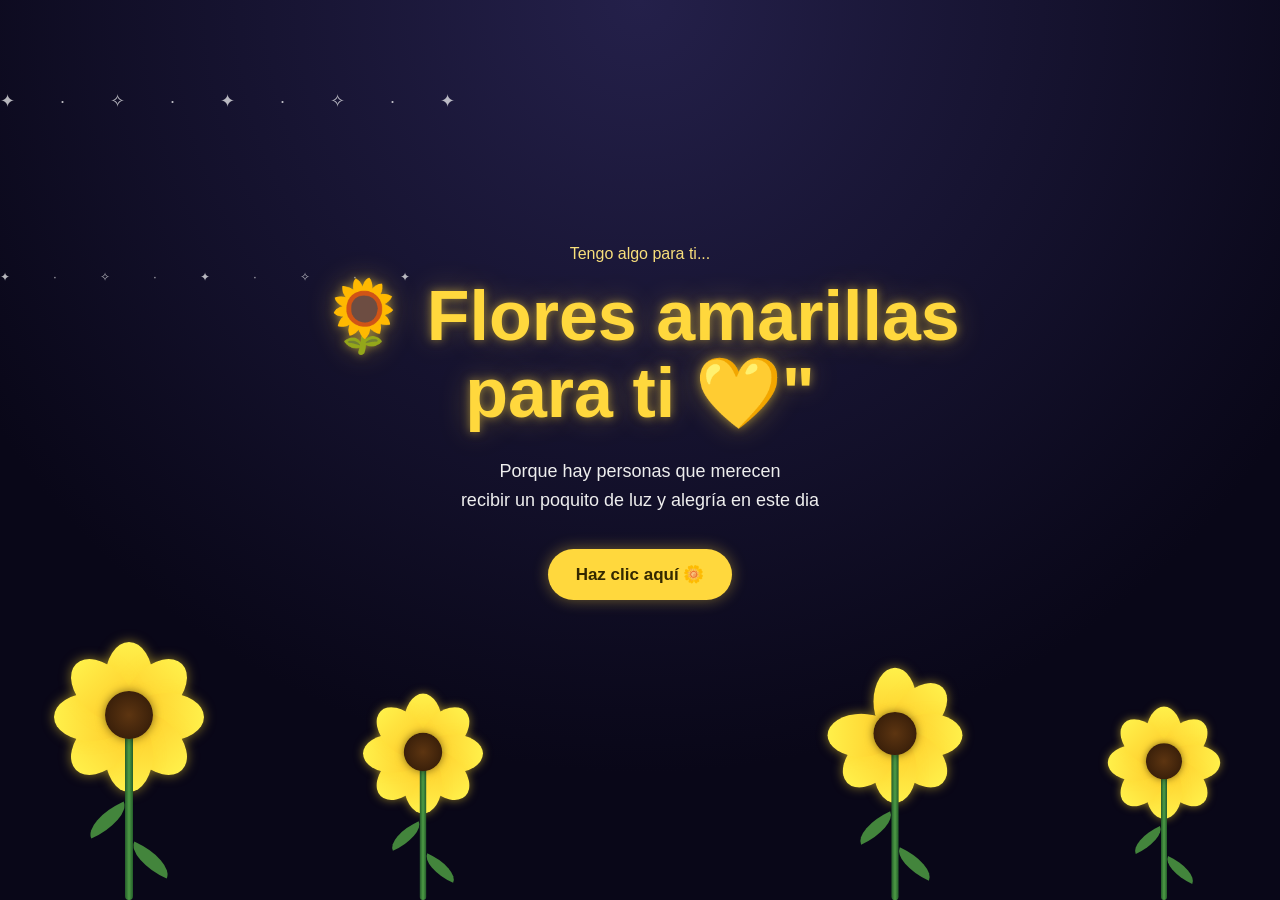
==== index.html @ b94f5823 "..." ====
<!DOCTYPE html>
<html lang="en">

<head>
    <meta charset="UTF-8">
    <meta name="viewport" content="width=device-width, initial-scale=1.0">
    <title>Para ti 🌻</title>
    <link rel="stylesheet" href="estilos.css">
</head>

<body>
    <!-- ESTRELLAS -->
    <div class="estrellas">
    </div>

    <div class="jardin">
        <div class="flor flor1">
            <div class="petalos">
                <span></span>
                <span></span>
                <span></span>
                <span></span>
                <span></span>
                <span></span>
                <span></span>
                <span></span>
            </div>
            <div class="centro">
            </div>
            <div class="tallo">
            </div>
        </div>

        <div class="flor flor2">
            <div class="petalos">
                <span></span>
                <span></span>
                <span></span>
                <span></span>
                <span></span> <span></span> <span></span> <span></span>
            </div>
            <div class="centro"></div>
            <div class="tallo"></div>
        </div>
        <div class="flor flor3">
            <div class="petalos"> <span>
                </span> <span>
                </span> <span>
                </span> <span>
                </span> <span>
                </span> <span>
                </span><span></span> </div>
            <div class="centro"></div>
            <div class="tallo"></div>
        </div>
        <div class="flor flor4">
            <div class="petalos">
                <span></span>
                <span></span>
                <span></span>
                <span></span>
                <span></span>
                <span></span>
                <span></span>
                <span></span>
            </div>
            <div class="centro"></div>
            <div class="tallo"></div>
        </div>
    </div>

    <!-- MENSAJE -->
    <main class="contenido">
        <p class="pequeno">Tengo algo para ti...</p>
        <h1> 🌻 Flores amarillas<br> para ti 💛"</h1>
        <p class="mensaje"> Porque hay personas que merecen
            <br> recibir un poquito de luz y alegría en este dia </p> <button
            id="boton"> Haz clic aquí 🌼 </button>
        <p id="sorpresa"></p>
    </main>
    <script src="script.js"></script>
</body>

</html>
---- estilos.css ----
* {
    margin: 0;
    padding: 0;
    box-sizing: border-box;
}

body {
    min-height: 100vh;
    overflow: hidden;

    background:
        radial-gradient(circle at top, #24204a, #090718 70%);

    color: white;

    font-family: Arial, sans-serif;

    position: relative;
}


/* =========================
   ESTRELLAS
========================= */

.estrellas::before,
.estrellas::after {
    content: "✦  ·  ✧   ·  ✦   ·   ✧  ·  ✦";

    position: absolute;

    width: 100%;
    top: 10%;

    color: rgba(255, 255, 255, 0.7);

    font-size: 18px;

    letter-spacing: 20px;

    animation: parpadear 3s infinite alternate;
}

.estrellas::after {
    top: 30%;
    font-size: 12px;
    animation-delay: 1s;
}

@keyframes parpadear {
    from {
        opacity: 0.25;
    }

    to {
        opacity: 1;
    }
}


/* =========================
   CONTENIDO
========================= */

.contenido {
    position: relative;
    z-index: 10;

    height: 100vh;

    display: flex;
    flex-direction: column;

    justify-content: center;
    align-items: center;

    text-align: center;

    padding: 20px;
}

.pequeno {
    font-size: 16px;

    color: #f8df7b;

    margin-bottom: 15px;

    opacity: 0;

    animation: aparecer 2s forwards;
}

h1 {
    font-size: clamp(38px, 8vw, 70px);

    line-height: 1.1;

    color: #ffd83d;

    text-shadow:
        0 0 10px rgba(255, 216, 61, 0.5),
        0 0 30px rgba(255, 216, 61, 0.3);

    opacity: 0;

    animation: aparecer 2s 1s forwards;
}

.mensaje {
    margin-top: 25px;

    font-size: 18px;

    line-height: 1.6;

    color: #eeeeee;

    opacity: 0;

    animation: aparecer 2s 2s forwards;
}


/* =========================
   BOTÓN
========================= */

button {
    margin-top: 35px;

    border: none;

    padding: 15px 28px;

    border-radius: 30px;

    background: #ffd83d;

    color: #332800;

    font-size: 17px;

    font-weight: bold;

    cursor: pointer;

    box-shadow:
        0 0 15px rgba(255, 216, 61, 0.4);

    transition: transform 0.3s, box-shadow 0.3s;

    opacity: 0;

    animation: aparecer 2s 3s forwards;
}

button:hover {
    transform: scale(1.08);

    box-shadow:
        0 0 30px rgba(255, 216, 61, 0.8);
}

#sorpresa {
    margin-top: 25px;

    font-size: 20px;

    color: #fff2a8;

    min-height: 30px;
}


/* =========================
   FLORES
========================= */

.jardin {
    position: absolute;

    bottom: 0;
    left: 0;

    width: 100%;
    height: 280px;

    z-index: 5;
}

.flor {
    position: absolute;

    bottom: 0;

    width: 130px;
    height: 250px;

    transform-origin: bottom center;

    animation: moverFlor 4s ease-in-out infinite alternate;
}

.flor1 {
    left: 5%;
}

.flor2 {
    left: 28%;

    transform: scale(0.8);

    animation-delay: 1s;
}

.flor3 {
    right: 25%;

    transform: scale(0.9);

    animation-delay: 0.5s;
}

.flor4 {
    right: 4%;

    transform: scale(0.75);

    animation-delay: 1.5s;
}


/* TALLO */

.tallo {
    position: absolute;

    width: 8px;
    height: 190px;

    background: linear-gradient(
        to right,
        #245c2a,
        #4d9c45,
        #245c2a
    );

    left: 61px;
    bottom: 0;

    border-radius: 10px;
}


/* HOJAS */

.tallo::before,
.tallo::after {
    content: "";

    position: absolute;

    width: 45px;
    height: 20px;

    background: #43853c;

    border-radius: 100% 0 100% 0;
}

.tallo::before {
    left: -40px;
    top: 100px;

    transform: rotate(-25deg);
}

.tallo::after {
    right: -40px;
    top: 140px;

    transform: rotate(25deg) scaleX(-1);
}


/* PÉTALOS */

.petalos {
    position: absolute;

    width: 130px;
    height: 130px;

    top: 0;
    left: 0;

    animation: crecer 2s ease-out forwards;
}

.petalos span {
    position: absolute;

    width: 48px;
    height: 75px;

    background: linear-gradient(
        to bottom,
        #fff04a,
        #ffc928
    );

    border-radius: 50%;

    left: 41px;
    top: 27px;

    transform-origin: 24px 40px;

    box-shadow:
        0 0 12px rgba(255, 221, 50, 0.5);
}

.petalos span:nth-child(1) {
    transform: rotate(0deg) translateY(-35px);
}

.petalos span:nth-child(2) {
    transform: rotate(45deg) translateY(-35px);
}

.petalos span:nth-child(3) {
    transform: rotate(90deg) translateY(-35px);
}

.petalos span:nth-child(4) {
    transform: rotate(135deg) translateY(-35px);
}

.petalos span:nth-child(5) {
    transform: rotate(180deg) translateY(-35px);
}

.petalos span:nth-child(6) {
    transform: rotate(225deg) translateY(-35px);
}

.petalos span:nth-child(7) {
    transform: rotate(270deg) translateY(-35px);
}

.petalos span:nth-child(8) {
    transform: rotate(315deg) translateY(-35px);
}


/* CENTRO */

.centro {
    position: absolute;

    width: 48px;
    height: 48px;

    background: radial-gradient(
        circle,
        #5d3511,
        #2c1707
    );

    border-radius: 50%;

    top: 41px;
    left: 41px;

    z-index: 2;

    box-shadow:
        0 0 10px rgba(0, 0, 0, 0.5);
}


/* =========================
   ANIMACIONES
========================= */

@keyframes crecer {
    from {
        transform: scale(0);
    }

    to {
        transform: scale(1);
    }
}

@keyframes moverFlor {
    from {
        rotate: -2deg;
    }

    to {
        rotate: 2deg;
    }
}

@keyframes aparecer {
    from {
        opacity: 0;

        transform: translateY(20px);
    }

    to {
        opacity: 1;

        transform: translateY(0);
    }
}


/* =========================
   CELULAR
========================= */

@media (max-width: 600px) {

    .jardin {
        height: 210px;
    }

    .flor {
        transform: scale(0.55);
    }

    .flor2 {
        display: none;
    }

    .flor3 {
        display: none;
    }

    .flor1 {
        left: -10px;
    }

    .flor4 {
        right: -10px;
    }

    .mensaje {
        font-size: 16px;
    }

    button {
        font-size: 16px;
    }
}
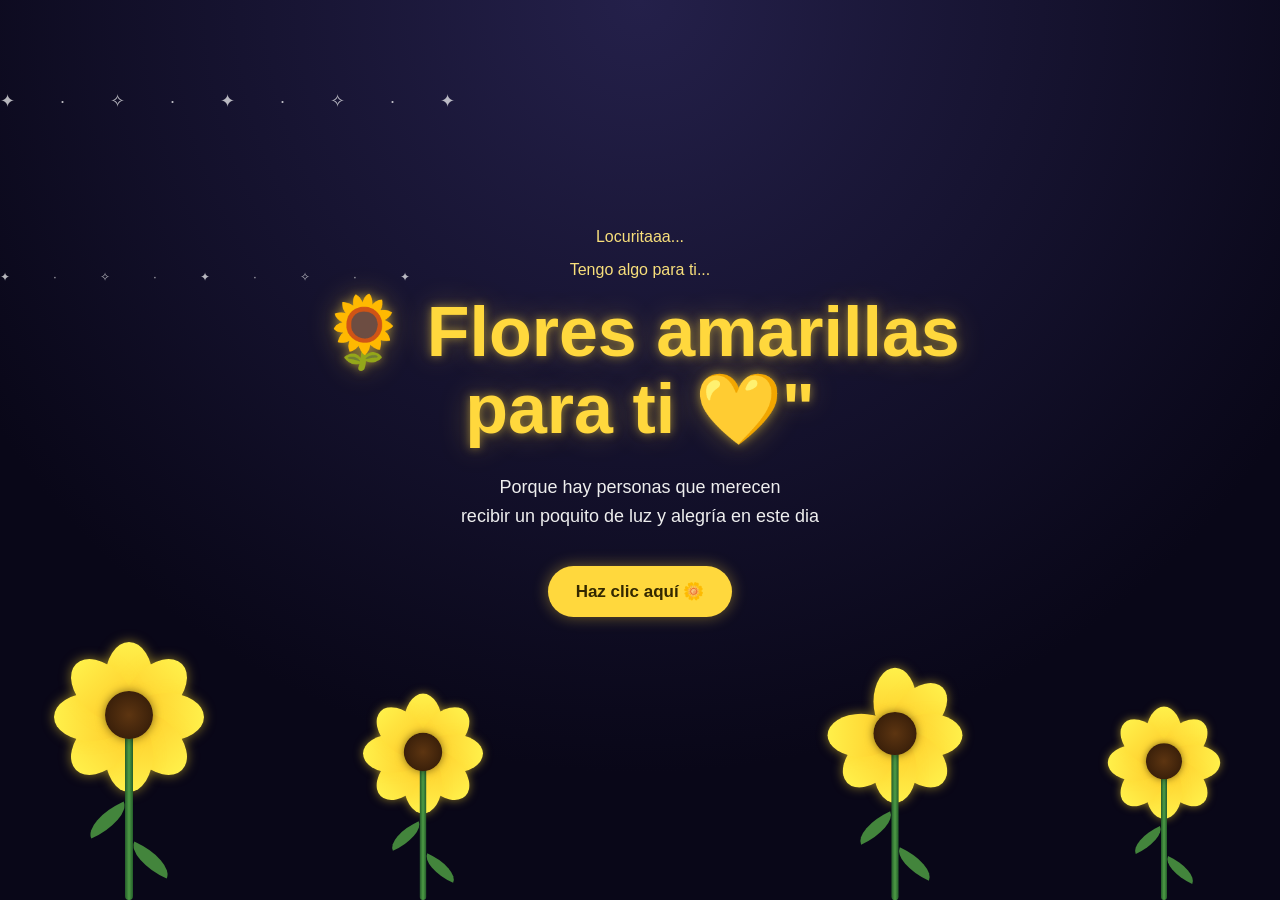
==== commit 101df8bf: "." ====
--- a/index.html
+++ b/index.html
@@ -4,7 +4,7 @@
 <head>
     <meta charset="UTF-8">
     <meta name="viewport" content="width=device-width, initial-scale=1.0">
-    <title>Para ti 🌻</title>
+    <title>Para ti 🌻 - FLORES AMARRILLAS</title>
     <link rel="stylesheet" href="estilos.css">
 </head>
 
@@ -71,6 +71,7 @@
 
     <!-- MENSAJE -->
     <main class="contenido">
+        <p class="pequeno">Locuritaaa...</p>
         <p class="pequeno">Tengo algo para ti...</p>
         <h1> 🌻 Flores amarillas<br> para ti 💛"</h1>
         <p class="mensaje"> Porque hay personas que merecen
@@ -81,4 +82,4 @@
     <script src="script.js"></script>
 </body>
 
-</html>+</html>
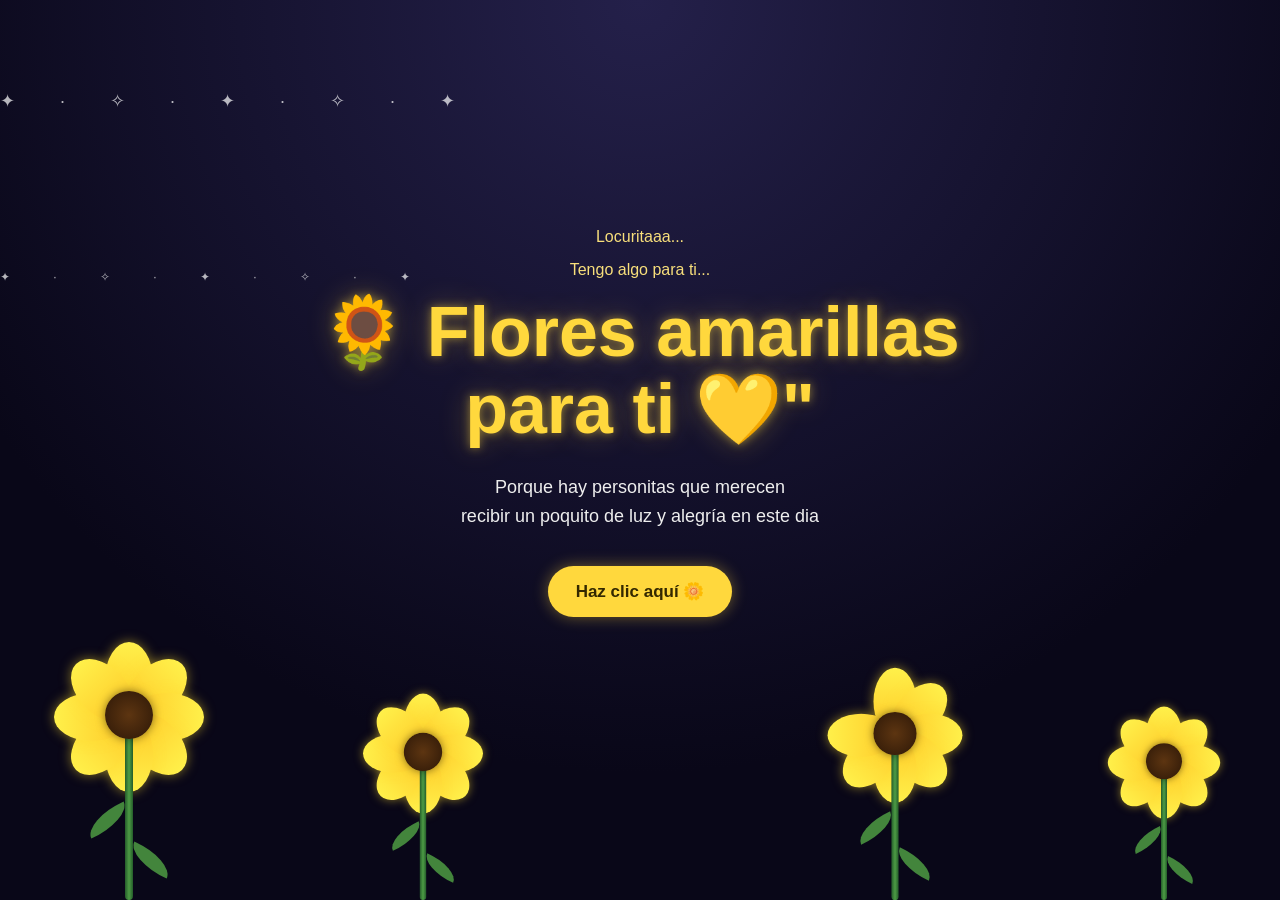
==== commit fdc539ad: "." ====
--- a/index.html
+++ b/index.html
@@ -74,7 +74,7 @@
         <p class="pequeno">Locuritaaa...</p>
         <p class="pequeno">Tengo algo para ti...</p>
         <h1> 🌻 Flores amarillas<br> para ti 💛"</h1>
-        <p class="mensaje"> Porque hay personas que merecen
+        <p class="mensaje"> Porque hay personitas que merecen
             <br> recibir un poquito de luz y alegría en este dia </p> <button
             id="boton"> Haz clic aquí 🌼 </button>
         <p id="sorpresa"></p>
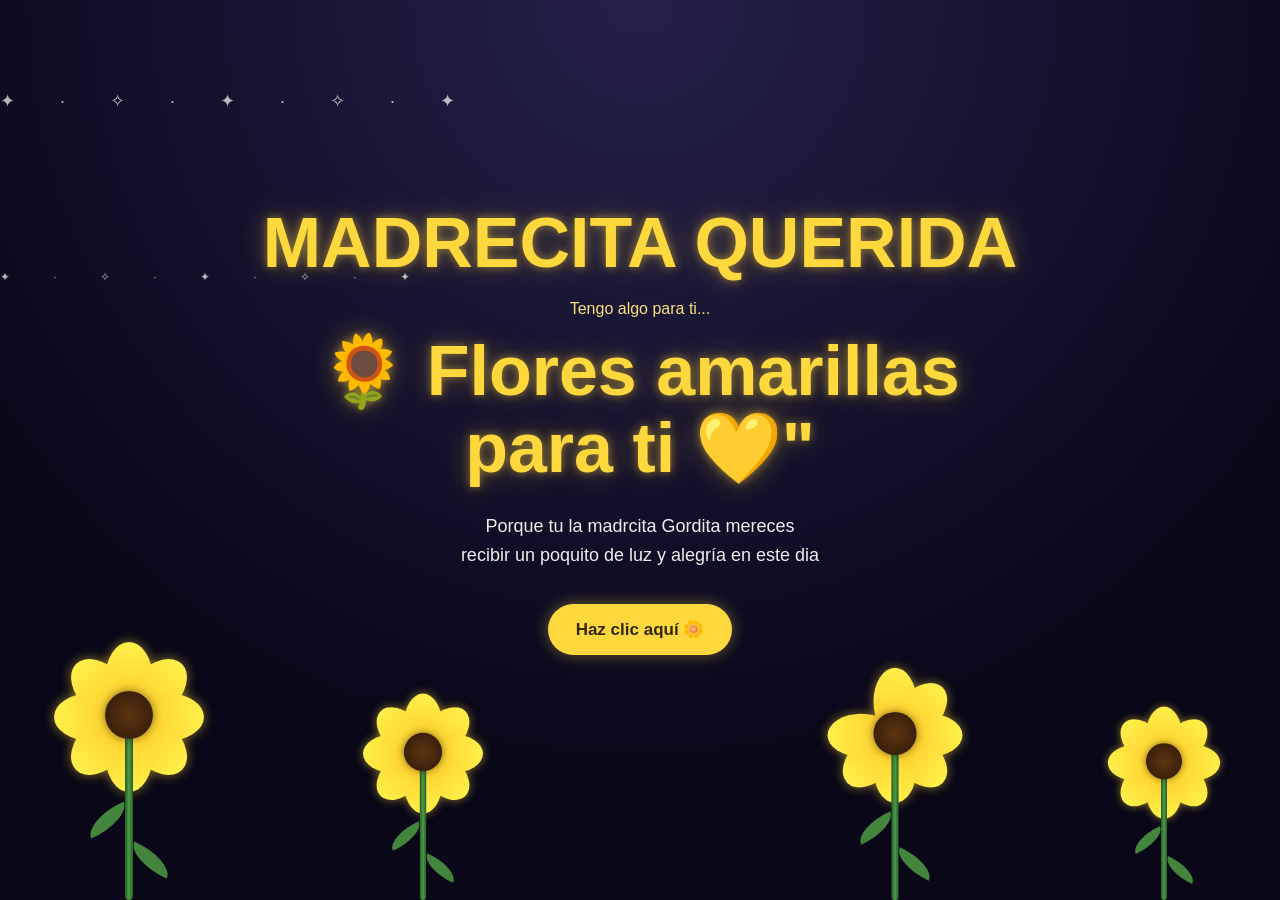
==== commit 70a53623: "." ====
--- a/index.html
+++ b/index.html
@@ -71,10 +71,10 @@
 
     <!-- MENSAJE -->
     <main class="contenido">
-        <p class="pequeno">Locuritaaa...</p>
-        <p class="pequeno">Tengo algo para ti...</p>
+        <p class="pequeno"><H1>MADRECITA QUERIDA</H1></p>
+        <p class="pequeno"><br>Tengo algo para ti...</p>
         <h1> 🌻 Flores amarillas<br> para ti 💛"</h1>
-        <p class="mensaje"> Porque hay personitas que merecen
+        <p class="mensaje"> Porque tu la madrcita Gordita mereces
             <br> recibir un poquito de luz y alegría en este dia </p> <button
             id="boton"> Haz clic aquí 🌼 </button>
         <p id="sorpresa"></p>
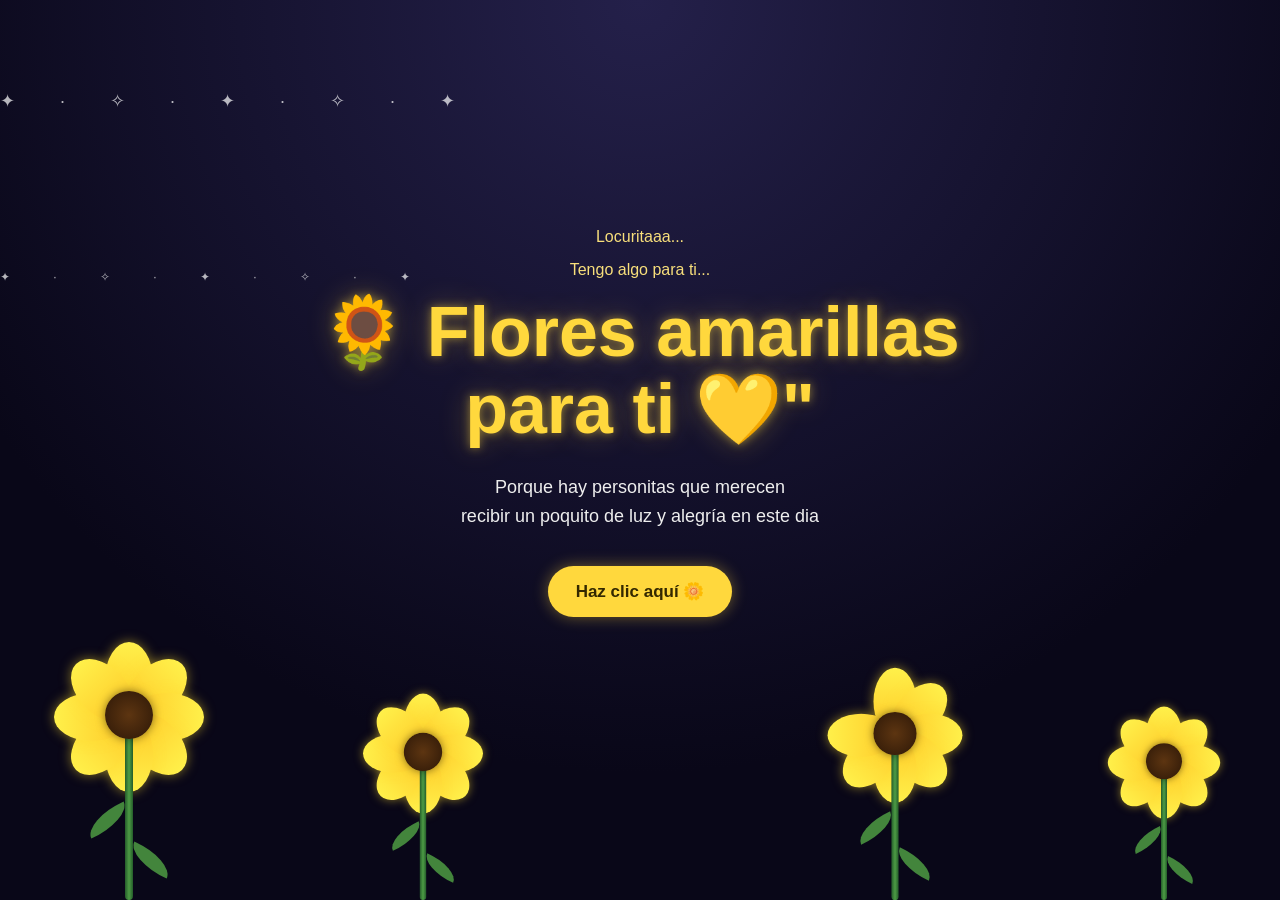
==== commit ced69850: "." ====
--- a/index.html
+++ b/index.html
@@ -71,10 +71,10 @@
 
     <!-- MENSAJE -->
     <main class="contenido">
-        <p class="pequeno"><H1>MADRECITA QUERIDA</H1></p>
-        <p class="pequeno"><br>Tengo algo para ti...</p>
+        <p class="pequeno">Locuritaaa...</p>
+        <p class="pequeno">Tengo algo para ti...</p>
         <h1> 🌻 Flores amarillas<br> para ti 💛"</h1>
-        <p class="mensaje"> Porque tu la madrcita Gordita mereces
+        <p class="mensaje"> Porque hay personitas que merecen
             <br> recibir un poquito de luz y alegría en este dia </p> <button
             id="boton"> Haz clic aquí 🌼 </button>
         <p id="sorpresa"></p>
